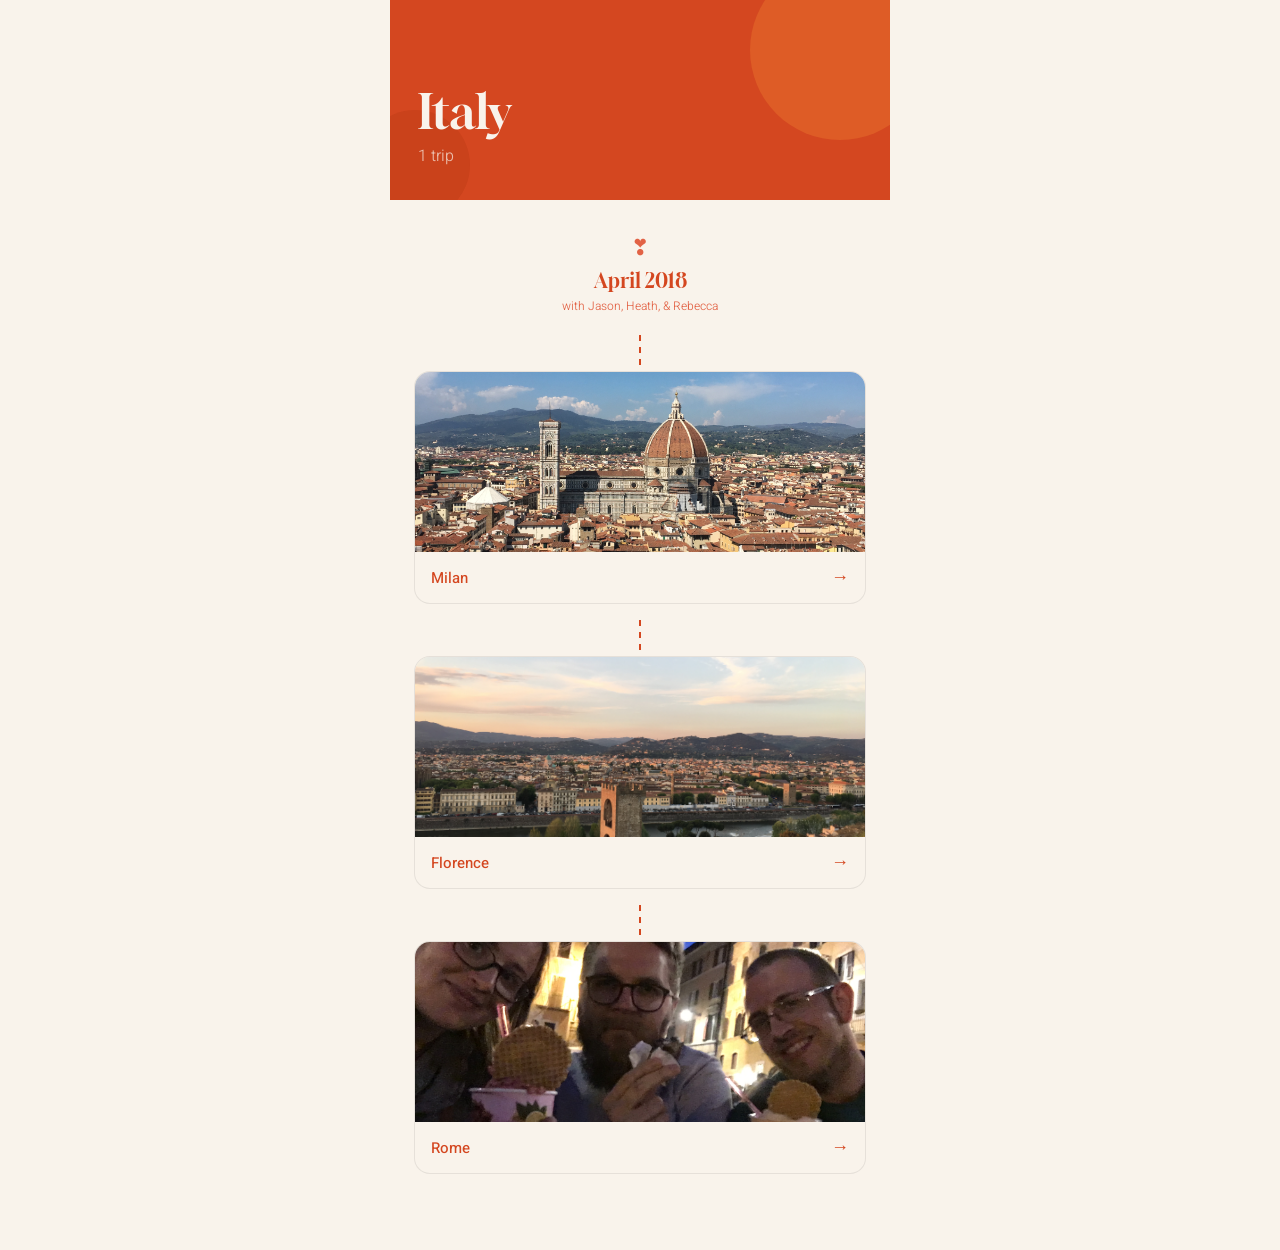
==== italy/index.html @ e9090ede "Update index.html" ====
<!DOCTYPE html>
<html lang="en">
<head>
  <meta charset="UTF-8">
  <meta name="viewport" content="width=device-width, initial-scale=1.0">
  <title>Italy</title>
  <style>
    :root {
      --accent: #D44720;
      --accent-light: #E9752E;
      --accent-dark: #B83A15;
    }
  </style>
  </style>
  <link rel="stylesheet" href="../style.css">
</head>
<body>

  <div id="cover-view">
    <div class="cover-hero">
      <div class="cover-blob1"></div>
      <div class="cover-blob2"></div>
      <div class="cover-title">Italy</div>
      <div class="cover-meta">1 trip</div>
    </div>

    <div class="timeline">
      <div class="date-separator">
        <div class="date-pin">❣</div>
        <div class="date-label">April 2018</div>
        <div class="date-who">with Jason, Heath, & Rebecca</div>
      </div>

      <div class="dashed-line"></div>
      <a class="city-card" onclick="openCity('milan'); return false;" href="#">
        <img src="photos/IMG_6109.JPG" alt="Milan">
        <div class="city-card-footer">
          <span class="city-name">Milan</span>
          <span class="city-arrow">→</span>
        </div>
      </a>
      <div class="dashed-line"></div>
      <a class="city-card" onclick="openCity('florence'); return false;" href="#">
        <img src="photos/IMG_6119.JPG" alt="Florence">
        <div class="city-card-footer">
          <span class="city-name">Florence</span>
          <span class="city-arrow">→</span>
        </div>
      </a>
      <div class="dashed-line"></div>
      <a class="city-card" onclick="openCity('rome'); return false;" href="#">
        <img src="photos/IMG_6174.JPG" alt="Rome">
        <div class="city-card-footer">
          <span class="city-name">Rome</span>
          <span class="city-arrow">→</span>
        </div>
      </a>
    </div>
  </div>

  <div id="feed-milan" class="feed-view">
    <div class="feed-hero">
      <div class="cover-blob1"></div>
      <div class="cover-blob2"></div>
      <button class="feed-back" onclick="closeCity()">← Trip overview</button>
      <div class="feed-city-title">Milan</div>
      <div class="feed-who">April 2018</div>
    </div>
    <div class="feed-content">
      <div class="feed-dashed"><div class="feed-dashed-line"></div></div>
      <div class="photo-block">
        <img src="photos/IMG_6109.JPG" alt="Milan">
        <div class="photo-caption">
          <div class="photo-location">Milan · Italy</div>
          <div class="photo-text">Add a caption or memory here.</div>
        </div>
      </div>
      <div class="feed-dashed"><div class="feed-dashed-line"></div></div>
      <div class="story-block">
        <div class="story-prompt">Remember when…</div>
        <div class="story-text">Add a fun story or memory here.</div>
        <div class="story-date">April 2018</div>
      </div>
      <div class="feed-dashed"><div class="feed-dashed-line"></div></div>
      <div class="end-cap">
        <div class="end-label"> ❣ </br> la fine</div>
      </div>
    </div>
  </div>

  <div id="feed-florence" class="feed-view">
    <div class="feed-hero">
      <div class="cover-blob1"></div>
      <div class="cover-blob2"></div>
      <button class="feed-back" onclick="closeCity()">← Trip overview</button>
      <div class="feed-city-title">Florence</div>
      <div class="feed-who">Jason, Heath, & Rebecca</div>
    </div>
    <div class="feed-content">
      <div class="feed-dashed"><div class="feed-dashed-line"></div></div>
      <div class="photo-block">
        <img src="photos/IMG_6119.JPG" alt="Florence">
        <div class="photo-caption">
          <div class="photo-location">Florence · Italy</div>
          <div class="photo-text">Add a caption or memory here.</div>
        </div>
      </div>
      <div class="feed-dashed"><div class="feed-dashed-line"></div></div>
      <div class="story-block">
        <div class="story-prompt">Remember when…</div>
        <div class="story-text">Add a fun story or memory here.</div>
        <div class="story-date">April 2018</div>
      </div>
      <div class="feed-dashed"><div class="feed-dashed-line"></div></div>
      <div class="feed-end">
        <div class="end-dot">❣</div>
        <div class="end-label">la fine</div>
      </div>
    </div>
  </div>

  <div id="feed-rome" class="feed-view">
    <div class="feed-hero">
      <div class="cover-blob1"></div>
      <div class="cover-blob2"></div>
      <button class="feed-back" onclick="closeCity()">← Trip overview</button>
      <div class="feed-city-title">Rome</div>
      <div class="feed-who">Jason, Heath, & Rebecca</div>
    </div>
    <div class="feed-content">
      <div class="feed-dashed"><div class="feed-dashed-line"></div></div>
      <div class="photo-block">
        <img src="photos/IMG_6174.JPG" alt="Rome">
        <div class="photo-caption">
          <div class="photo-location">Rome · Italy</div>
          <div class="photo-text">Add a caption or memory here.</div>
        </div>
      </div>
      <div class="feed-dashed"><div class="feed-dashed-line"></div></div>
      <div class="story-block">
        <div class="story-prompt">Remember when…</div>
        <div class="story-text">Add a fun story or memory here.</div>
        <div class="story-date">April 2018</div>
      </div>
      <div class="feed-dashed"><div class="feed-dashed-line"></div></div>
      <div class="feed-end">
        <div class="end-dot">❣</div>
        <div class="end-label">la fine</div>
      </div>
    </div>
  </div>

  <script>
    function openCity(city) {
      document.getElementById('cover-view').style.display = 'none';
      document.getElementById('feed-' + city).classList.add('active');
      window.scrollTo(0, 0);
    }
    function closeCity() {
      document.querySelectorAll('.feed-view').forEach(el => el.classList.remove('active'));
      document.getElementById('cover-view').style.display = 'block';
      window.scrollTo(0, 0);
    }
  </script>
</body>
</html>
---- style.css ----
@import url('https://fonts.googleapis.com/css2?family=Gloock&family=Heebo:wght@100..900&display=swap');

* { margin: 0; padding: 0; box-sizing: border-box; }

body {
  background: #F9F3EB;
  font-family: 'Heebo', sans-serif;
  color: #E26245;
  max-width: 500px;
  margin: 0 auto;
}

.cover-hero {
  background: var(--accent);
  padding: 52px 28px 32px;
  position: relative;
  overflow: hidden;
  min-height: 200px;
  display: flex;
  flex-direction: column;
  justify-content: flex-end;
}
.cover-blob1 {
  position: absolute; top: -40px; right: -40px;
  width: 180px; height: 180px; border-radius: 50%;
  background: var(--accent-light); opacity: 0.45;
}
.cover-blob2 {
  position: absolute; bottom: -20px; left: -30px;
  width: 110px; height: 110px; border-radius: 50%;
  background: var(--accent-dark); opacity: 0.4;
}
.cover-title {
  font-family: 'Gloock', Georgia, serif;
  font-size: 48px;
  color: #F9F3EB;
  position: relative; z-index: 1;
}
.cover-meta {
  font-size: 16px;
  color: rgba(249,243,235,0.7);
  font-weight: 300;
  margin-top: 4px;
  position: relative; z-index: 1;
}

.timeline {
  padding: 32px 24px 60px;
}
.date-separator {
  display: flex;
  flex-direction: column;
  align-items: center;
  margin-bottom: 20px;
}
.date-pin { font-size: 22px; margin-bottom: 4px; }
.date-label {
  font-family: 'Gloock', serif;
  font-size: 20px;
  font-weight: 400;
  color: var(--accent);
}
.date-who {
  font-size: 12px;
  color: #E26245;
  margin-top: 4px;
  font-weight: 300;
}

.dashed-line {
  height: 36px;
  width: 1.5px;
  margin: 0 auto;
  background: repeating-linear-gradient(
    to bottom,
    var(--accent) 0px, var(--accent) 6px,
    transparent 6px, transparent 12px
  );
}

.city-card {
  background: #F9F3EB;
  border-radius: 16px;
  overflow: hidden;
  border: 0.5px solid rgba(0,0,0,0.08);
  cursor: pointer;
  text-decoration: none;
  display: block;
  margin-bottom: 16px;
}
.city-card img {
  width: 100%;
  height: 180px;
  object-fit: cover;
  display: block;
}
.city-card-footer {
  display: flex;
  align-items: center;
  justify-content: space-between;
  padding: 12px 16px;
}
.city-name {
  font-size: 15px;
  font-weight: 500;
  color: var(--accent);
}
.city-arrow { font-size: 18px; color: var(--accent); }

.end-cap {
  display: flex;
  flex-direction: column;
  align-items: center;
  padding: 16px 0 48px;
  gap: 8px;
}

.end-label {
  font-family: 'Gloock', serif;
  font-size: 24px;
  color: var(--accent);
}


.feed-view { display: none; min-height: 100vh; }
.feed-view.active { display: block; }

.feed-hero {
  background: var(--accent);
  padding: 48px 24px 24px;
  position: relative;
  overflow: hidden;
}
.feed-back {
  font-size: 16px;
  color: rgba(255,255,255,0.8);
  margin-bottom: 16px;
  cursor: pointer;
  display: inline-flex;
  align-items: center;
  gap: 6px;
  position: relative; z-index: 1;
  background: none; border: none; padding: 0;
  font-family: 'Heebo', sans-serif;
}
.feed-city-title {
  font-family: 'Gloock', serif;
  font-size: 48px;
  font-weight: 400;
  color: #fff;
  position: relative; z-index: 1;
  line-height: 1;
}
.feed-who {
  font-size: 13px;
  color: rgba(255,255,255,0.7);
  margin-top: 6px;
  font-weight: 300;
  position: relative; z-index: 1;
}

.feed-content {
  padding: 24px 20px 60px;
  display: flex;
  flex-direction: column;
  gap: 8px;
}
.feed-dashed {
  height: 28px;
  display: flex;
  justify-content: center;
}
.feed-dashed-line {
  width: 1.5px;
  background: repeating-linear-gradient(
    to bottom,
    var(--accent) 0px, var(--accent) 6px,
    transparent 6px, transparent 12px
  );
}

.photo-block {
  background: #F9F3EB;
  border-radius: 16px;
  overflow: hidden;
  border: 0.5px solid rgba(0,0,0,0.08);
}
.photo-block img {
  width: 100%;
  height: 220px;
  object-fit: cover;
  display: block;
}
.photo-caption { padding: 10px 14px 14px; }
.photo-location {
  font-size: 13px;
  letter-spacing: 0.1em;
  text-transform: uppercase;
  color: var(--accent);
  margin-bottom: 3px;
}
.photo-text {
  font-size: 16px;
  color: #555;
  line-height: 1.55;
}

.story-block {
  background: var(--accent);
  border-radius: 16px;
  padding: 18px 18px 16px;
}
.story-prompt {
  font-size: 13px;
  letter-spacing: 0.08em;
  color: rgba(255,255,255,0.65);
  text-transform: uppercase;
  margin-bottom: 8px;
}
.story-text {
  font-family: 'Gloock', serif;
  font-size: 24px;
  color: #fff;
  line-height: 1.65;
}
.story-date {
  font-size: 10px;
  color: rgba(255,255,255,0.55);
  margin-top: 10px;
  letter-spacing: 0.06em;
}
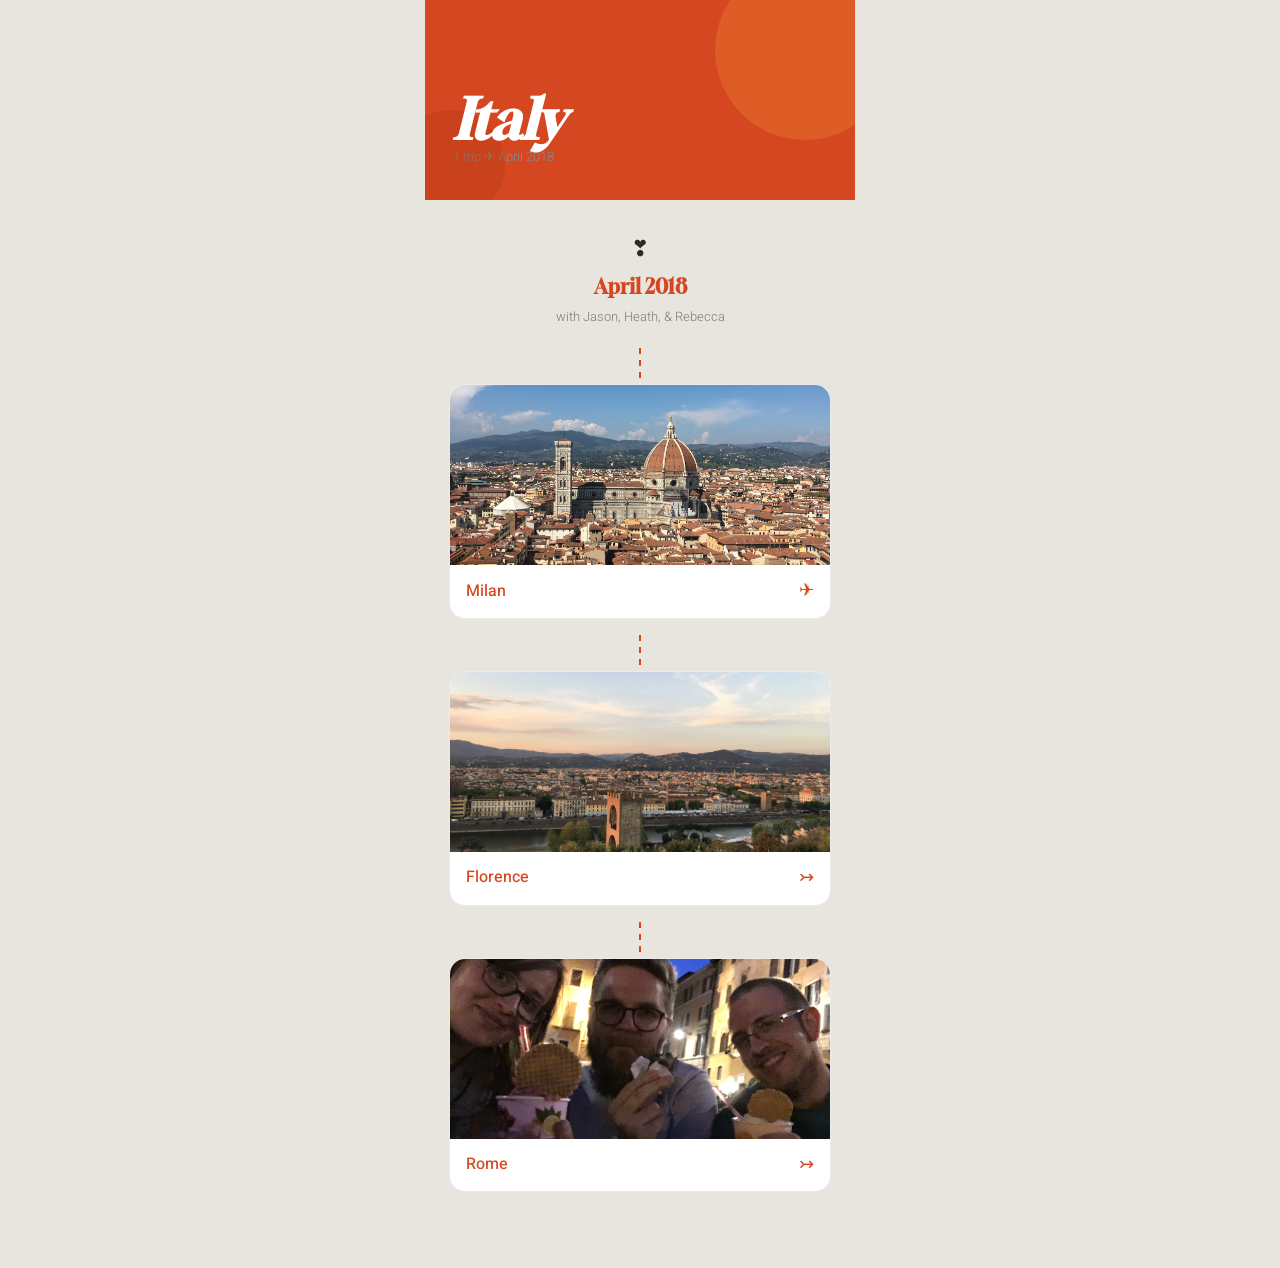
==== commit af722640: "More semantic index.html" ====
--- a/italy/index.html
+++ b/italy/index.html
@@ -11,156 +11,52 @@
       --accent-dark: #B83A15;
     }
   </style>
-  </style>
   <link rel="stylesheet" href="../style.css">
+  <script>
+    sessionStorage.setItem('accent', '#D44720');
+    sessionStorage.setItem('accent-light', '#E9752E');
+    sessionStorage.setItem('accent-dark', '#B83A15');
+  </script>
 </head>
 <body>
+  <div class="cover-hero">
+    <div class="cover-blob1"></div>
+    <div class="cover-blob2"></div>
+    <h1>Italy</h1>
+    <small>1 trip ✈ April 2018 </small>
+  </div>
 
-  <div id="cover-view">
-    <div class="cover-hero">
-      <div class="cover-blob1"></div>
-      <div class="cover-blob2"></div>
-      <div class="cover-title">Italy</div>
-      <div class="cover-meta">1 trip</div>
+  <div class="timeline">
+    <div class="date-separator">
+      <div class="date-pin">❣</div>
+      <h3>April 2018</h3>
+      <small>with Jason, Heath, & Rebecca</small>
     </div>
 
-    <div class="timeline">
-      <div class="date-separator">
-        <div class="date-pin">❣</div>
-        <div class="date-label">April 2018</div>
-        <div class="date-who">with Jason, Heath, & Rebecca</div>
+    <div class="dashed-line"></div>
+    <a class="city-card" href="milan/">
+      <img src="photos/IMG_6109.JPG" alt="Milan">
+      <div class="city-card-footer">
+        <span class="city-name">Milan</span>
+        <span class="city-arrow">✈</span>
       </div>
-
-      <div class="dashed-line"></div>
-      <a class="city-card" onclick="openCity('milan'); return false;" href="#">
-        <img src="photos/IMG_6109.JPG" alt="Milan">
-        <div class="city-card-footer">
-          <span class="city-name">Milan</span>
-          <span class="city-arrow">→</span>
-        </div>
-      </a>
-      <div class="dashed-line"></div>
-      <a class="city-card" onclick="openCity('florence'); return false;" href="#">
-        <img src="photos/IMG_6119.JPG" alt="Florence">
-        <div class="city-card-footer">
-          <span class="city-name">Florence</span>
-          <span class="city-arrow">→</span>
-        </div>
-      </a>
-      <div class="dashed-line"></div>
-      <a class="city-card" onclick="openCity('rome'); return false;" href="#">
-        <img src="photos/IMG_6174.JPG" alt="Rome">
-        <div class="city-card-footer">
-          <span class="city-name">Rome</span>
-          <span class="city-arrow">→</span>
-        </div>
-      </a>
-    </div>
+    </a>
+    <div class="dashed-line"></div>
+    <a class="city-card" href="florence/">
+      <img src="photos/IMG_6119.JPG" alt="Florence">
+      <div class="city-card-footer">
+        <span class="city-name">Florence</span>
+        <span class="city-arrow">↣</span>
+      </div>
+    </a>
+    <div class="dashed-line"></div>
+    <a class="city-card" href="rome/">
+      <img src="photos/IMG_6174.JPG" alt="Rome">
+      <div class="city-card-footer">
+        <span class="city-name">Rome</span>
+        <span class="city-arrow">↣</span>
+      </div>
+    </a>
   </div>
-
-  <div id="feed-milan" class="feed-view">
-    <div class="feed-hero">
-      <div class="cover-blob1"></div>
-      <div class="cover-blob2"></div>
-      <button class="feed-back" onclick="closeCity()">← Trip overview</button>
-      <div class="feed-city-title">Milan</div>
-      <div class="feed-who">April 2018</div>
-    </div>
-    <div class="feed-content">
-      <div class="feed-dashed"><div class="feed-dashed-line"></div></div>
-      <div class="photo-block">
-        <img src="photos/IMG_6109.JPG" alt="Milan">
-        <div class="photo-caption">
-          <div class="photo-location">Milan · Italy</div>
-          <div class="photo-text">Add a caption or memory here.</div>
-        </div>
-      </div>
-      <div class="feed-dashed"><div class="feed-dashed-line"></div></div>
-      <div class="story-block">
-        <div class="story-prompt">Remember when…</div>
-        <div class="story-text">Add a fun story or memory here.</div>
-        <div class="story-date">April 2018</div>
-      </div>
-      <div class="feed-dashed"><div class="feed-dashed-line"></div></div>
-      <div class="end-cap">
-        <div class="end-label"> ❣ </br> la fine</div>
-      </div>
-    </div>
-  </div>
-
-  <div id="feed-florence" class="feed-view">
-    <div class="feed-hero">
-      <div class="cover-blob1"></div>
-      <div class="cover-blob2"></div>
-      <button class="feed-back" onclick="closeCity()">← Trip overview</button>
-      <div class="feed-city-title">Florence</div>
-      <div class="feed-who">Jason, Heath, & Rebecca</div>
-    </div>
-    <div class="feed-content">
-      <div class="feed-dashed"><div class="feed-dashed-line"></div></div>
-      <div class="photo-block">
-        <img src="photos/IMG_6119.JPG" alt="Florence">
-        <div class="photo-caption">
-          <div class="photo-location">Florence · Italy</div>
-          <div class="photo-text">Add a caption or memory here.</div>
-        </div>
-      </div>
-      <div class="feed-dashed"><div class="feed-dashed-line"></div></div>
-      <div class="story-block">
-        <div class="story-prompt">Remember when…</div>
-        <div class="story-text">Add a fun story or memory here.</div>
-        <div class="story-date">April 2018</div>
-      </div>
-      <div class="feed-dashed"><div class="feed-dashed-line"></div></div>
-      <div class="feed-end">
-        <div class="end-dot">❣</div>
-        <div class="end-label">la fine</div>
-      </div>
-    </div>
-  </div>
-
-  <div id="feed-rome" class="feed-view">
-    <div class="feed-hero">
-      <div class="cover-blob1"></div>
-      <div class="cover-blob2"></div>
-      <button class="feed-back" onclick="closeCity()">← Trip overview</button>
-      <div class="feed-city-title">Rome</div>
-      <div class="feed-who">Jason, Heath, & Rebecca</div>
-    </div>
-    <div class="feed-content">
-      <div class="feed-dashed"><div class="feed-dashed-line"></div></div>
-      <div class="photo-block">
-        <img src="photos/IMG_6174.JPG" alt="Rome">
-        <div class="photo-caption">
-          <div class="photo-location">Rome · Italy</div>
-          <div class="photo-text">Add a caption or memory here.</div>
-        </div>
-      </div>
-      <div class="feed-dashed"><div class="feed-dashed-line"></div></div>
-      <div class="story-block">
-        <div class="story-prompt">Remember when…</div>
-        <div class="story-text">Add a fun story or memory here.</div>
-        <div class="story-date">April 2018</div>
-      </div>
-      <div class="feed-dashed"><div class="feed-dashed-line"></div></div>
-      <div class="feed-end">
-        <div class="end-dot">❣</div>
-        <div class="end-label">la fine</div>
-      </div>
-    </div>
-  </div>
-
-  <script>
-    function openCity(city) {
-      document.getElementById('cover-view').style.display = 'none';
-      document.getElementById('feed-' + city).classList.add('active');
-      window.scrollTo(0, 0);
-    }
-    function closeCity() {
-      document.querySelectorAll('.feed-view').forEach(el => el.classList.remove('active'));
-      document.getElementById('cover-view').style.display = 'block';
-      window.scrollTo(0, 0);
-    }
-  </script>
 </body>
 </html>
--- a/style.css
+++ b/style.css
@@ -2,73 +2,110 @@
 
 * { margin: 0; padding: 0; box-sizing: border-box; }
 
+:root {
+  --font-serif: 'Gloock', Georgia, serif;
+  --font-sans: 'Heebo', sans-serif;
+  --base: 1rem;
+}
+
 body {
-  background: #F9F3EB;
-  font-family: 'Heebo', sans-serif;
-  color: #E26245;
-  max-width: 500px;
+  background: #e8e4de;
+  font-family: var(--font-sans);
+  font-size: var(--base);
+  color: #2c2a27;
+  max-width: 430px;
   margin: 0 auto;
+  line-height: 1.6;
+}
+
+h1 {
+  font-family: var(--font-serif);
+  font-size: 3.5rem;
+  font-style: italic;
+  color: #fff;
+  line-height: 1;
+}
+
+h2 {
+  font-family: var(--font-serif);
+  font-size: 2.625rem;
+  font-style: italic;
+  color: #fff;
+  line-height: 1;
+}
+
+h3 {
+  font-family: var(--font-serif);
+  font-size: 1.25rem;
+  color: var(--accent);
+}
+
+p {
+  font-size: 1rem;
+  color: #555;
+  line-height: 1.55;
+}
+
+small {
+  font-size: 0.8125rem;
+  color: #888;
+  font-weight: 300;
 }
 
 .cover-hero {
   background: var(--accent);
-  padding: 52px 28px 32px;
+  padding: 3.25rem 1.75rem 2rem;
   position: relative;
   overflow: hidden;
-  min-height: 200px;
+  min-height: 12.5rem;
   display: flex;
   flex-direction: column;
   justify-content: flex-end;
 }
 .cover-blob1 {
-  position: absolute; top: -40px; right: -40px;
-  width: 180px; height: 180px; border-radius: 50%;
+  position: absolute; top: -2.5rem; right: -2.5rem;
+  width: 11.25rem; height: 11.25rem; border-radius: 50%;
   background: var(--accent-light); opacity: 0.45;
 }
 .cover-blob2 {
-  position: absolute; bottom: -20px; left: -30px;
-  width: 110px; height: 110px; border-radius: 50%;
+  position: absolute; bottom: -1.25rem; left: -1.875rem;
+  width: 6.875rem; height: 6.875rem; border-radius: 50%;
   background: var(--accent-dark); opacity: 0.4;
 }
-.cover-title {
-  font-family: 'Gloock', Georgia, serif;
-  font-size: 48px;
-  color: #F9F3EB;
-  position: relative; z-index: 1;
-}
 .cover-meta {
-  font-size: 16px;
-  color: rgba(249,243,235,0.7);
+  font-size: 0.8125rem;
+  color: rgba(255,255,255,0.7);
   font-weight: 300;
-  margin-top: 4px;
+  margin-top: 0.375rem;
+  position: relative; z-index: 1;
+}
+.cover-hero h1,
+.cover-hero h2 {
   position: relative; z-index: 1;
 }
 
 .timeline {
-  padding: 32px 24px 60px;
+  padding: 2rem 1.5rem 3.75rem;
 }
 .date-separator {
   display: flex;
   flex-direction: column;
   align-items: center;
-  margin-bottom: 20px;
-}
-.date-pin { font-size: 22px; margin-bottom: 4px; }
-.date-label {
-  font-family: 'Gloock', serif;
-  font-size: 20px;
-  font-weight: 400;
+  margin-bottom: 1.25rem;
+}
+.date-pin { font-size: 1.375rem; margin-bottom: 0.25rem; }
+
+.date-separator h3 {
+  font-family: var(--font-serif);
+  font-size: 1.25rem;
   color: var(--accent);
 }
-.date-who {
-  font-size: 12px;
-  color: #E26245;
-  margin-top: 4px;
-  font-weight: 300;
+.date-separator small {
+  margin-top: 0.25rem;
 }
 
 .dashed-line {
-  height: 36px;
+  height: 2.25rem;
   width: 1.5px;
   margin: 0 auto;
   background: repeating-linear-gradient(
@@ -79,18 +116,18 @@
 }
 
 .city-card {
-  background: #F9F3EB;
+  background: #fff;
   border-radius: 16px;
   overflow: hidden;
   border: 0.5px solid rgba(0,0,0,0.08);
   cursor: pointer;
   text-decoration: none;
   display: block;
-  margin-bottom: 16px;
+  margin-bottom: 1rem;
 }
 .city-card img {
   width: 100%;
-  height: 180px;
+  height: 11.25rem;
   object-fit: cover;
   display: block;
 }
@@ -98,75 +135,53 @@
   display: flex;
   align-items: center;
   justify-content: space-between;
-  padding: 12px 16px;
+  padding: 0.75rem 1rem;
 }
 .city-name {
-  font-size: 15px;
+  font-size: 1rem;
   font-weight: 500;
   color: var(--accent);
 }
-.city-arrow { font-size: 18px; color: var(--accent); }
-
-.end-cap {
-  display: flex;
-  flex-direction: column;
-  align-items: center;
-  padding: 16px 0 48px;
-  gap: 8px;
-}
-
-.end-label {
-  font-family: 'Gloock', serif;
-  font-size: 24px;
-  color: var(--accent);
-}
-
-
-.feed-view { display: none; min-height: 100vh; }
-.feed-view.active { display: block; }
+.city-arrow { font-size: 1.125rem; color: var(--accent); }
 
 .feed-hero {
   background: var(--accent);
-  padding: 48px 24px 24px;
+  padding: 3rem 1.5rem 1.5rem;
   position: relative;
   overflow: hidden;
 }
 .feed-back {
-  font-size: 16px;
+  font-size: 0.8125rem;
   color: rgba(255,255,255,0.8);
-  margin-bottom: 16px;
+  margin-bottom: 1rem;
   cursor: pointer;
   display: inline-flex;
   align-items: center;
-  gap: 6px;
+  gap: 0.375rem;
   position: relative; z-index: 1;
   background: none; border: none; padding: 0;
-  font-family: 'Heebo', sans-serif;
-}
-.feed-city-title {
-  font-family: 'Gloock', serif;
-  font-size: 48px;
-  font-weight: 400;
-  color: #fff;
-  position: relative; z-index: 1;
-  line-height: 1;
+  font-family: var(--font-sans);
+  text-decoration: none;
 }
 .feed-who {
-  font-size: 13px;
+  font-size: 0.8125rem;
   color: rgba(255,255,255,0.7);
-  margin-top: 6px;
+  margin-top: 0.375rem;
   font-weight: 300;
   position: relative; z-index: 1;
 }
+.feed-hero h2 {
+  position: relative; z-index: 1;
+}
 
 .feed-content {
-  padding: 24px 20px 60px;
+  padding: 1.5rem 1.25rem 3.75rem;
   display: flex;
   flex-direction: column;
-  gap: 8px;
+  gap: 0.5rem;
 }
 .feed-dashed {
-  height: 28px;
+  height: 1.75rem;
   display: flex;
   justify-content: center;
 }
@@ -180,52 +195,11 @@
 }
 
 .photo-block {
-  background: #F9F3EB;
+  background: #fff;
   border-radius: 16px;
   overflow: hidden;
   border: 0.5px solid rgba(0,0,0,0.08);
 }
 .photo-block img {
   width: 100%;
-  height: 220px;
-  object-fit: cover;
-  display: block;
-}
-.photo-caption { padding: 10px 14px 14px; }
-.photo-location {
-  font-size: 13px;
-  letter-spacing: 0.1em;
-  text-transform: uppercase;
-  color: var(--accent);
-  margin-bottom: 3px;
-}
-.photo-text {
-  font-size: 16px;
-  color: #555;
-  line-height: 1.55;
-}
-
-.story-block {
-  background: var(--accent);
-  border-radius: 16px;
-  padding: 18px 18px 16px;
-}
-.story-prompt {
-  font-size: 13px;
-  letter-spacing: 0.08em;
-  color: rgba(255,255,255,0.65);
-  text-transform: uppercase;
-  margin-bottom: 8px;
-}
-.story-text {
-  font-family: 'Gloock', serif;
-  font-size: 24px;
-  color: #fff;
-  line-height: 1.65;
-}
-.story-date {
-  font-size: 10px;
-  color: rgba(255,255,255,0.55);
-  margin-top: 10px;
-  letter-spacing: 0.06em;
-}
+  height
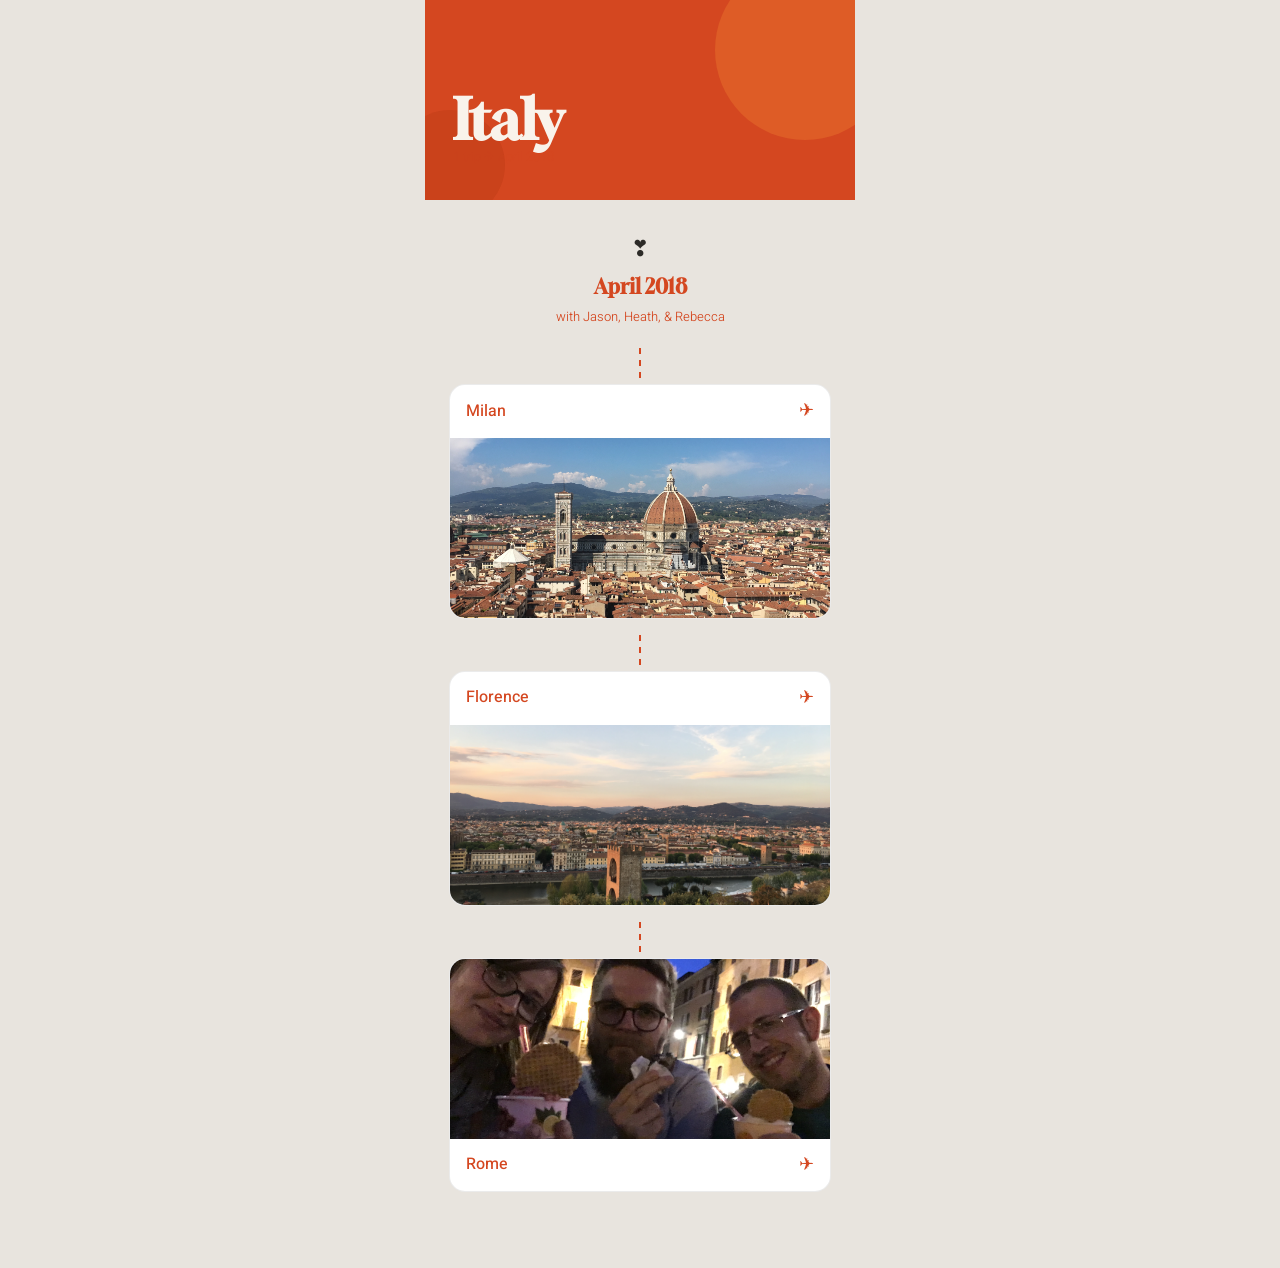
==== commit e424f527: "Update index.html" ====
--- a/italy/index.html
+++ b/italy/index.html
@@ -23,7 +23,7 @@
     <div class="cover-blob1"></div>
     <div class="cover-blob2"></div>
     <h1>Italy</h1>
-    <small>1 trip ✈ April 2018 </small>
+    <small class="onBG">1 trip ✈ April 2018 </small>
   </div>
 
   <div class="timeline">
@@ -35,26 +35,26 @@
 
     <div class="dashed-line"></div>
     <a class="city-card" href="milan/">
-      <img src="photos/IMG_6109.JPG" alt="Milan">
       <div class="city-card-footer">
         <span class="city-name">Milan</span>
         <span class="city-arrow">✈</span>
       </div>
+      <img src="photos/IMG_6109.JPG" alt="Milan">
     </a>
     <div class="dashed-line"></div>
     <a class="city-card" href="florence/">
-      <img src="photos/IMG_6119.JPG" alt="Florence">
       <div class="city-card-footer">
         <span class="city-name">Florence</span>
-        <span class="city-arrow">↣</span>
+        <span class="city-arrow">✈</span>
       </div>
+      <img src="photos/IMG_6119.JPG" alt="Florence">
     </a>
     <div class="dashed-line"></div>
     <a class="city-card" href="rome/">
       <img src="photos/IMG_6174.JPG" alt="Rome">
       <div class="city-card-footer">
         <span class="city-name">Rome</span>
-        <span class="city-arrow">↣</span>
+        <span class="city-arrow">✈</span>
       </div>
     </a>
   </div>
--- a/style.css
+++ b/style.css
@@ -6,6 +6,7 @@
   --font-serif: 'Gloock', Georgia, serif;
   --font-sans: 'Heebo', sans-serif;
   --base: 1rem;
+  --color-light: #F9F3EB;
 }
 
 body {
@@ -21,16 +22,14 @@
 h1 {
   font-family: var(--font-serif);
   font-size: 3.5rem;
-  font-style: italic;
-  color: #fff;
+  color: var(--color-light);
   line-height: 1;
 }
 
 h2 {
   font-family: var(--font-serif);
   font-size: 2.625rem;
-  font-style: italic;
-  color: #fff;
+  color: var(--color-light);
   line-height: 1;
 }
 
@@ -42,13 +41,13 @@
 
 p {
   font-size: 1rem;
-  color: #555;
+  color: var(--accent);
   line-height: 1.55;
 }
 
 small {
   font-size: 0.8125rem;
-  color: #888;
+  color: var(--accent);
   font-weight: 300;
 }
 
@@ -163,7 +162,7 @@
   font-family: var(--font-sans);
   text-decoration: none;
 }
-.feed-who {
+.feed-small {
   font-size: 0.8125rem;
   color: rgba(255,255,255,0.7);
   margin-top: 0.375rem;
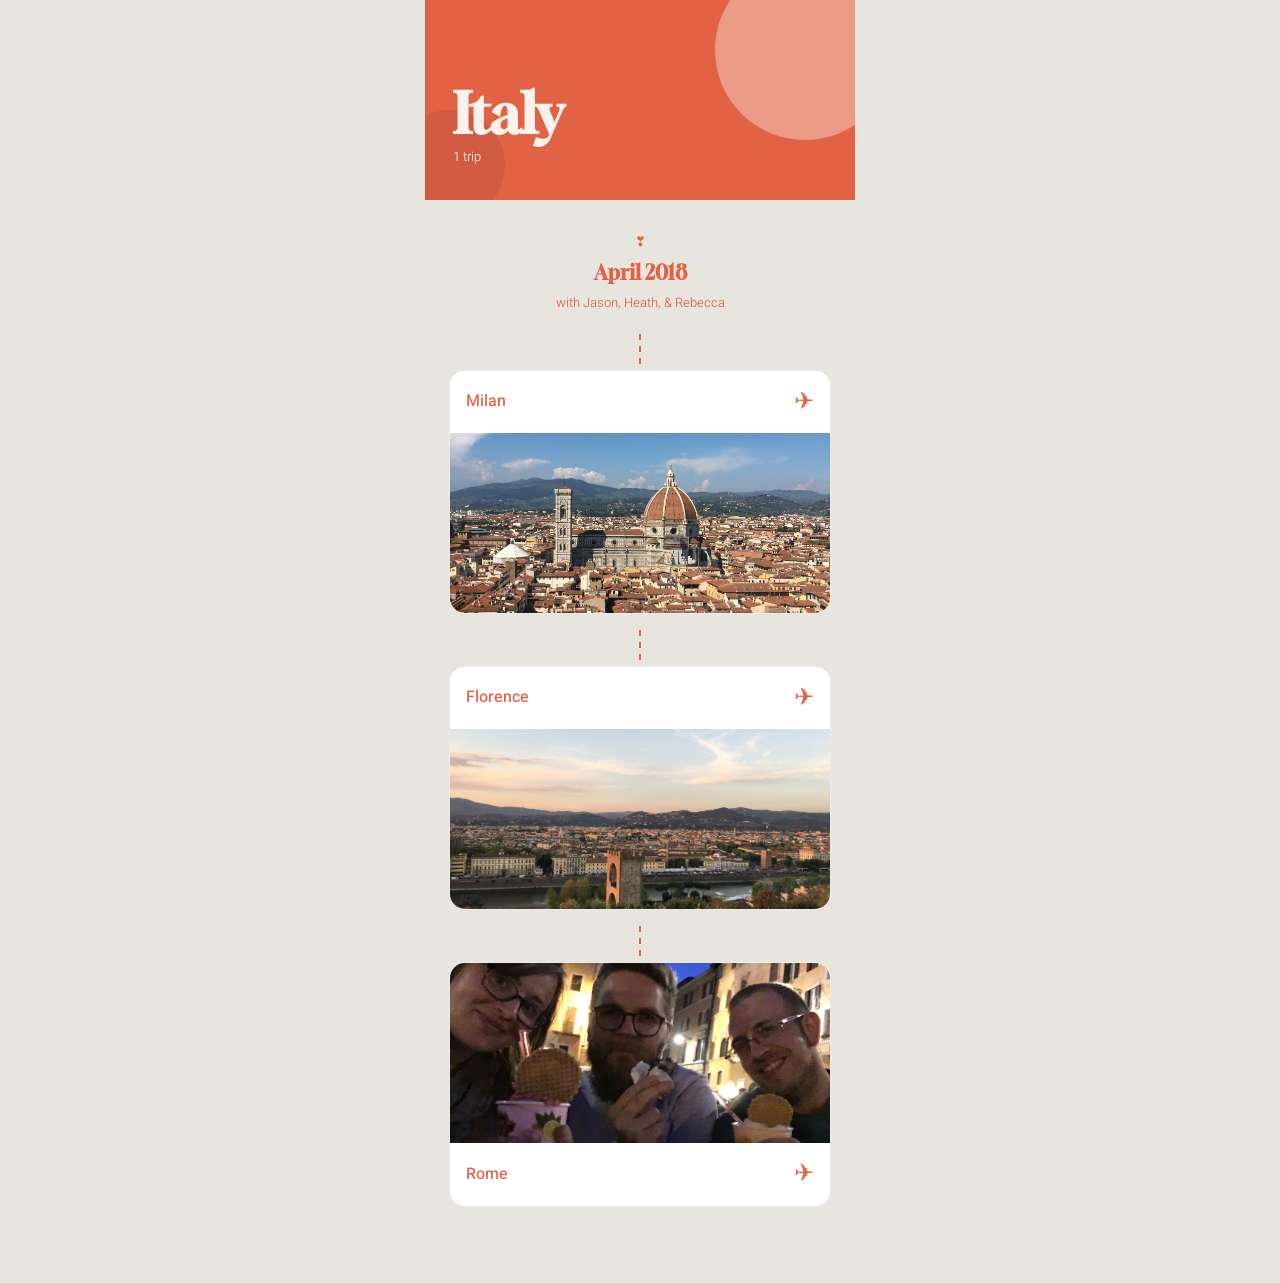
==== commit 76391f70: "Update index.html" ====
--- a/italy/index.html
+++ b/italy/index.html
@@ -6,16 +6,16 @@
   <title>Italy</title>
   <style>
     :root {
-      --accent: #D44720;
-      --accent-light: #E9752E;
-      --accent-dark: #B83A15;
+      --accent: #E26245;
+      --accent-light: #F6DDD2;
+      --accent-dark: #B94F37;
     }
   </style>
   <link rel="stylesheet" href="../style.css">
   <script>
-    sessionStorage.setItem('accent', '#D44720');
-    sessionStorage.setItem('accent-light', '#E9752E');
-    sessionStorage.setItem('accent-dark', '#B83A15');
+    sessionStorage.setItem('accent', '#E26245');
+    sessionStorage.setItem('accent-light', '#F6DDD2');
+    sessionStorage.setItem('accent-dark', '#B94F37');
   </script>
 </head>
 <body>
@@ -23,7 +23,7 @@
     <div class="cover-blob1"></div>
     <div class="cover-blob2"></div>
     <h1>Italy</h1>
-    <small class="onBG">1 trip ✈ April 2018 </small>
+    <small class="onBG">1 trip</small>
   </div>
 
   <div class="timeline">
--- a/style.css
+++ b/style.css
@@ -71,9 +71,9 @@
   width: 6.875rem; height: 6.875rem; border-radius: 50%;
   background: var(--accent-dark); opacity: 0.4;
 }
-.cover-meta {
-  font-size: 0.8125rem;
-  color: rgba(255,255,255,0.7);
+.onBG {
+  font-size: 0.8125rem;
+  color: var(--color-light);  
   font-weight: 300;
   margin-top: 0.375rem;
   position: relative; z-index: 1;
@@ -92,7 +92,12 @@
   align-items: center;
   margin-bottom: 1.25rem;
 }
-.date-pin { font-size: 1.375rem; margin-bottom: 0.25rem; }
+.date-pin {   
+  font-size: 0.8125rem; 
+  margin-bottom: 0.25rem;
+  color: var(--accent);
+
+}
 
 .date-separator h3 {
   font-family: var(--font-serif);
@@ -141,7 +146,7 @@
   font-weight: 500;
   color: var(--accent);
 }
-.city-arrow { font-size: 1.125rem; color: var(--accent); }
+.city-arrow { font-size: 1.5rem; color: var(--accent); }
 
 .feed-hero {
   background: var(--accent);
@@ -193,6 +198,7 @@
   );
 }
 
+
 .photo-block {
   background: #fff;
   border-radius: 16px;
@@ -201,4 +207,55 @@
 }
 .photo-block img {
   width: 100%;
-  height
+  height: 13.75rem;
+  object-fit: cover;
+  display: block;
+}
+.photo-caption { padding: 0.625rem 0.875rem 0.875rem; }
+.photo-location {
+  font-size: 0.8125rem;
+  letter-spacing: 0.08em;
+  text-transform: uppercase;
+  color: var(--accent);
+  margin-bottom: 0.25rem;
+}
+
+.story-block {
+  background: var(--accent);
+  border-radius: 16px;
+  padding: 1.125rem;
+}
+.story-prompt {
+  font-size: 0.8125rem;
+  letter-spacing: 0.08em;
+  color: var(--accent-light);
+  text-transform: uppercase;
+  margin-bottom: 0.5rem;
+}
+.story-block p {
+  font-family: var(--font-serif);
+  font-size: 1rem;
+  color: var(--color-light);
+  line-height: 1.65;
+}
+.story-date {
+  font-size: 0.8125rem;
+  color: rgba(255,255,255,0.55);
+  margin-top: 0.625rem;
+  letter-spacing: 0.06em;
+}
+
+.end-cap {
+  display: flex;
+  flex-direction: column;
+  align-items: center;
+  padding: 1.5rem 0 3rem;
+  gap: 0.375rem;
+}
+
+.end-cap p {
+  font-family: var(--font-serif);
+  font-size: 1.125rem;
+  color: var(--accent);
+  text-align: center;
+}
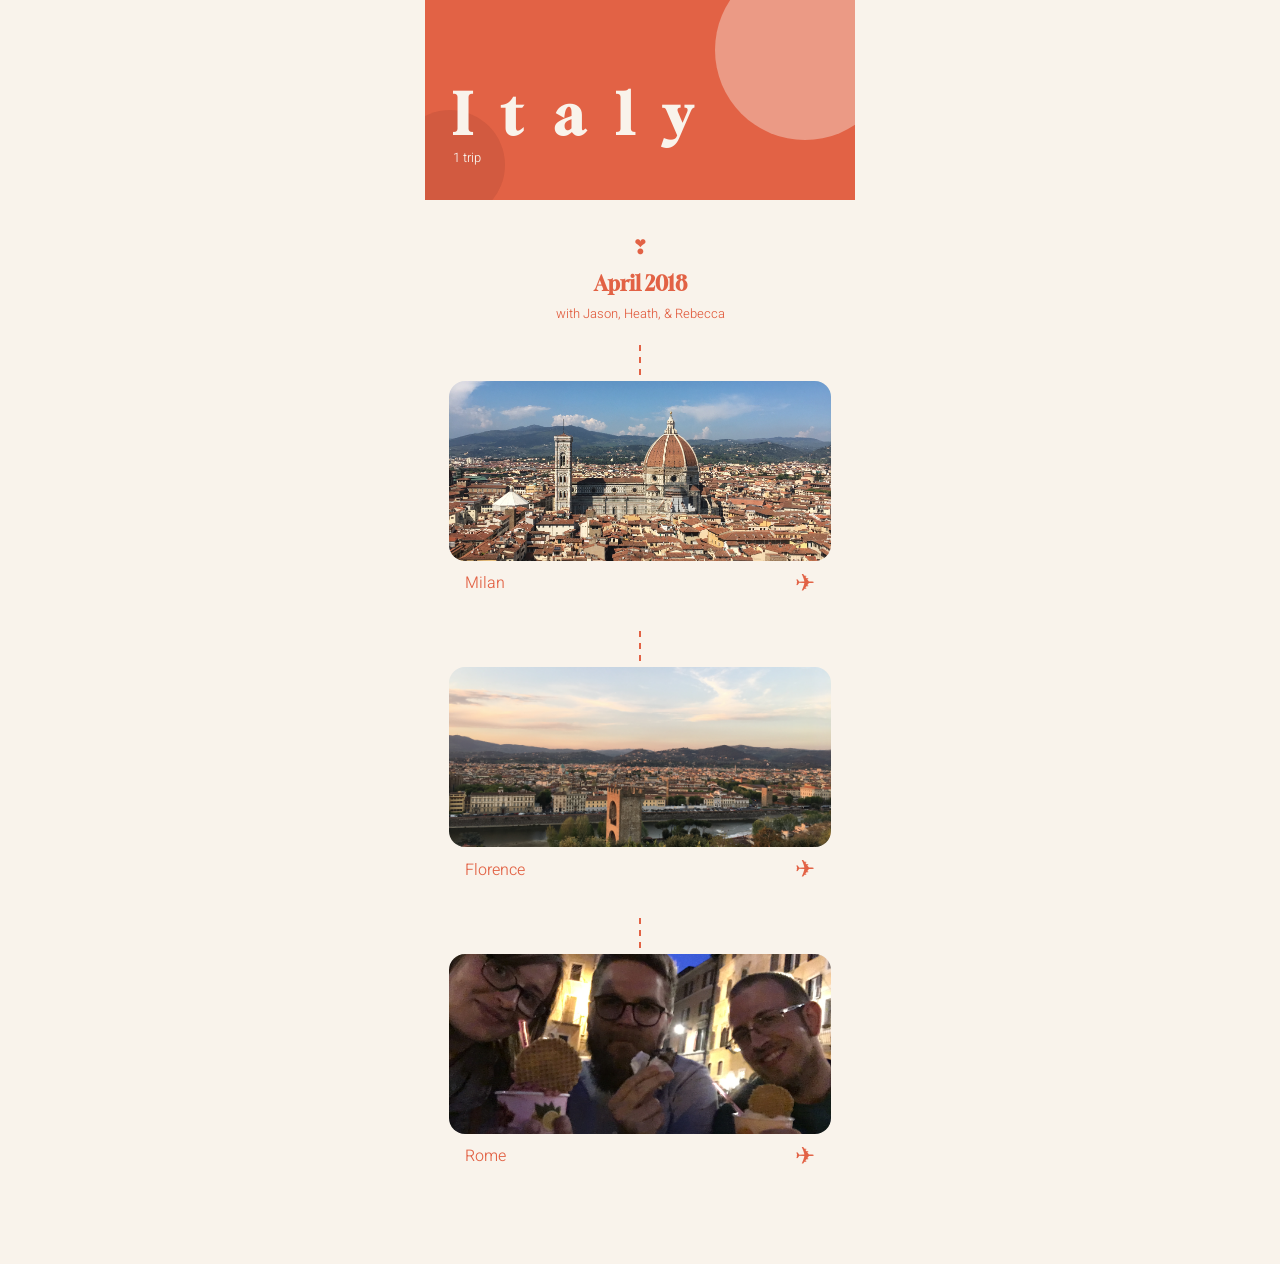
==== commit da2cdd6d: "Update index.html" ====
--- a/italy/index.html
+++ b/italy/index.html
@@ -23,7 +23,7 @@
     <div class="cover-blob1"></div>
     <div class="cover-blob2"></div>
     <h1>Italy</h1>
-    <small class="onBG">1 trip</small>
+    <p class="onBG">1 trip</p>
   </div>
 
   <div class="timeline">
@@ -35,19 +35,19 @@
 
     <div class="dashed-line"></div>
     <a class="city-card" href="milan/">
+      <img src="photos/IMG_6109.JPG" alt="Milan">
       <div class="city-card-footer">
         <span class="city-name">Milan</span>
         <span class="city-arrow">✈</span>
       </div>
-      <img src="photos/IMG_6109.JPG" alt="Milan">
     </a>
     <div class="dashed-line"></div>
     <a class="city-card" href="florence/">
+      <img src="photos/IMG_6119.JPG" alt="Florence">
       <div class="city-card-footer">
         <span class="city-name">Florence</span>
         <span class="city-arrow">✈</span>
       </div>
-      <img src="photos/IMG_6119.JPG" alt="Florence">
     </a>
     <div class="dashed-line"></div>
     <a class="city-card" href="rome/">
--- a/style.css
+++ b/style.css
@@ -10,10 +10,10 @@
 }
 
 body {
-  background: #e8e4de;
+  background: #F9F3EB;
   font-family: var(--font-sans);
   font-size: var(--base);
-  color: #2c2a27;
+  color: var(--accent);
   max-width: 430px;
   margin: 0 auto;
   line-height: 1.6;
@@ -24,6 +24,8 @@
   font-size: 3.5rem;
   color: var(--color-light);
   line-height: 1;
+  letter-spacing: 2rem;
+  
 }
 
 h2 {
@@ -31,12 +33,14 @@
   font-size: 2.625rem;
   color: var(--color-light);
   line-height: 1;
+  letter-spacing: 1.5rem;
 }
 
 h3 {
   font-family: var(--font-serif);
   font-size: 1.25rem;
   color: var(--accent);
+  letter-spacing: normal;
 }
 
 p {
@@ -93,15 +97,13 @@
   margin-bottom: 1.25rem;
 }
 .date-pin {   
-  font-size: 0.8125rem; 
+  font-size: 1.25rem; 
   margin-bottom: 0.25rem;
   color: var(--accent);
 
 }
 
-.date-separator h3 {
-  font-family: var(--font-serif);
-  font-size: 1.25rem;
+.date-separator h2 {
   color: var(--accent);
 }
 .date-separator small {
@@ -120,10 +122,6 @@
 }
 
 .city-card {
-  background: #fff;
-  border-radius: 16px;
-  overflow: hidden;
-  border: 0.5px solid rgba(0,0,0,0.08);
   cursor: pointer;
   text-decoration: none;
   display: block;
@@ -131,6 +129,9 @@
 }
 .city-card img {
   width: 100%;
+  background: var(--accent-light);
+  border-radius: 16px;
+  overflow: hidden;
   height: 11.25rem;
   object-fit: cover;
   display: block;
@@ -139,11 +140,11 @@
   display: flex;
   align-items: center;
   justify-content: space-between;
-  padding: 0.75rem 1rem;
+  padding: 0.25rem 1rem 0.75rem;
 }
 .city-name {
   font-size: 1rem;
-  font-weight: 500;
+  font-weight: 300;
   color: var(--accent);
 }
 .city-arrow { font-size: 1.5rem; color: var(--accent); }
@@ -200,7 +201,7 @@
 
 
 .photo-block {
-  background: #fff;
+  background: var(--accent-light);
   border-radius: 16px;
   overflow: hidden;
   border: 0.5px solid rgba(0,0,0,0.08);
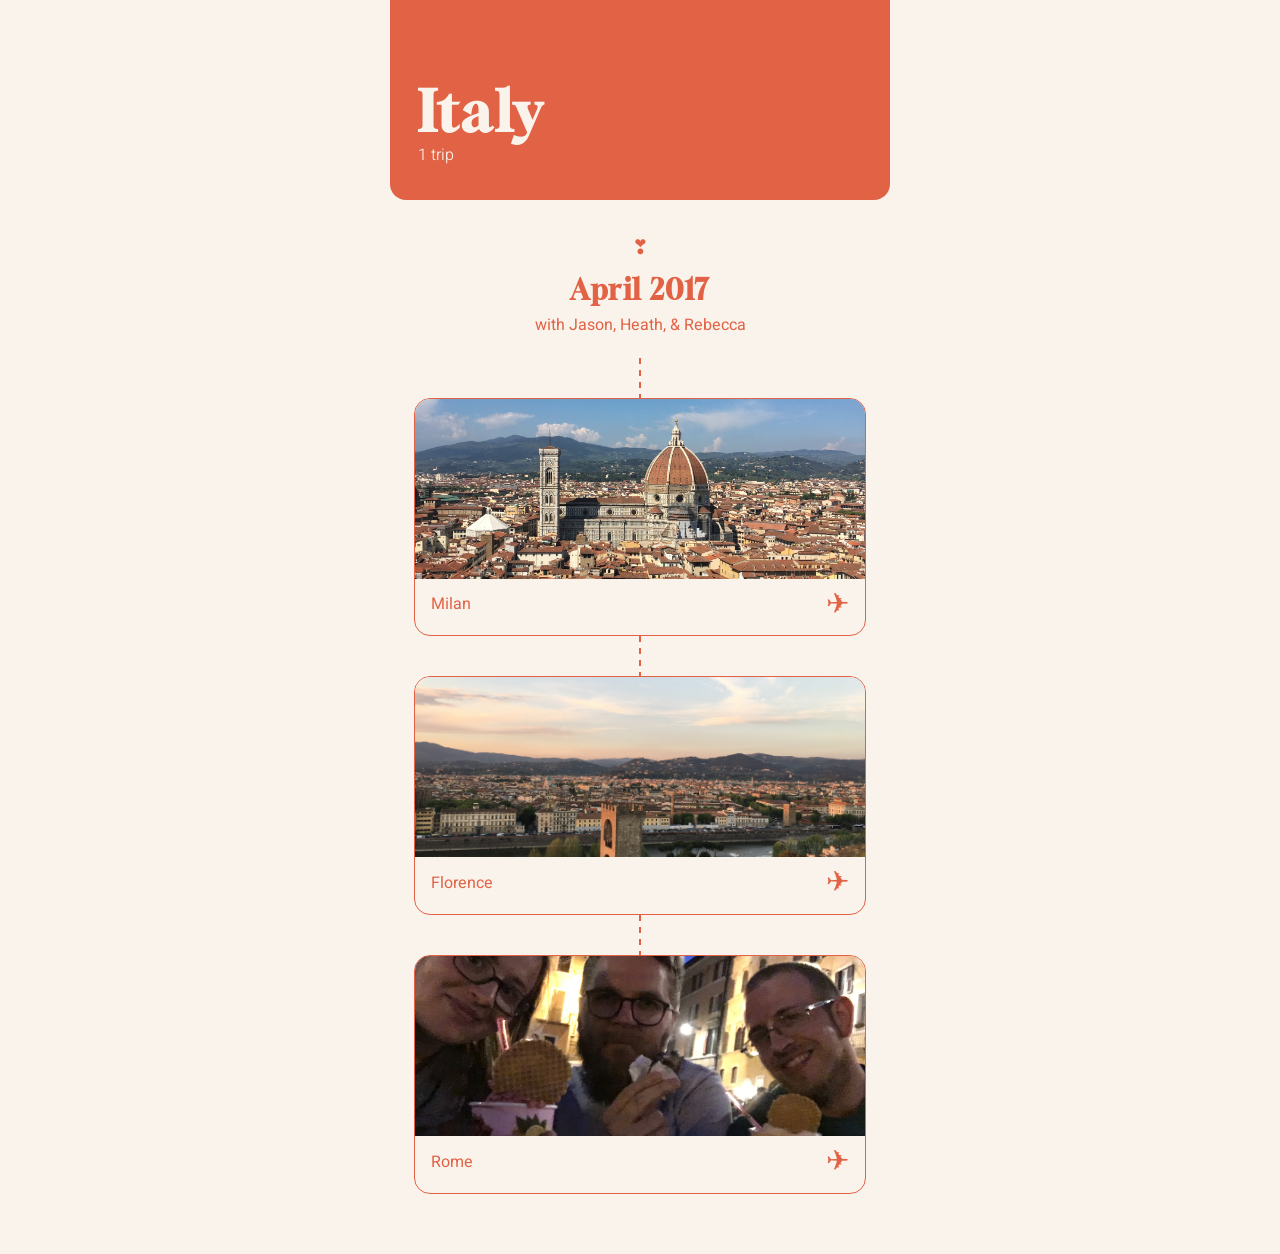
==== commit f5229808: "Style changes to detail view" ====
--- a/italy/index.html
+++ b/italy/index.html
@@ -11,7 +11,7 @@
       --accent-dark: #B94F37;
     }
   </style>
-  <link rel="stylesheet" href="../style.css">
+  <link rel="stylesheet" href="../css/style.css">
   <script>
     sessionStorage.setItem('accent', '#E26245');
     sessionStorage.setItem('accent-light', '#F6DDD2');
@@ -20,33 +20,31 @@
 </head>
 <body>
   <div class="cover-hero">
-    <div class="cover-blob1"></div>
-    <div class="cover-blob2"></div>
     <h1>Italy</h1>
     <p class="onBG">1 trip</p>
   </div>
 
   <div class="timeline">
     <div class="date-separator">
-      <div class="date-pin">❣</div>
-      <h3>April 2018</h3>
-      <small>with Jason, Heath, & Rebecca</small>
+      <div class="date-pin">❣&#xFE0E;</div>
+      <h3>April 2017</h3>
+      <p>with Jason, Heath, & Rebecca</p>
     </div>
 
     <div class="dashed-line"></div>
-    <a class="city-card" href="milan/">
+    <a class="city-card" href="milan/index.html">
       <img src="photos/IMG_6109.JPG" alt="Milan">
       <div class="city-card-footer">
         <span class="city-name">Milan</span>
-        <span class="city-arrow">✈</span>
+        <span class="city-arrow">✈&#xFE0E;</span>
       </div>
     </a>
     <div class="dashed-line"></div>
-    <a class="city-card" href="florence/">
+    <a class="city-card" href="florence/index.html">
       <img src="photos/IMG_6119.JPG" alt="Florence">
       <div class="city-card-footer">
         <span class="city-name">Florence</span>
-        <span class="city-arrow">✈</span>
+        <span class="city-arrow">✈&#xFE0E;</span>
       </div>
     </a>
     <div class="dashed-line"></div>
@@ -54,7 +52,7 @@
       <img src="photos/IMG_6174.JPG" alt="Rome">
       <div class="city-card-footer">
         <span class="city-name">Rome</span>
-        <span class="city-arrow">✈</span>
+        <span class="city-arrow">✈&#xFE0E;</span>
       </div>
     </a>
   </div>
--- a/css/style.css
+++ b/css/style.css
@@ -0,0 +1,351 @@
+@import url('https://fonts.googleapis.com/css2?family=Gloock&family=Heebo:wght@100..900&display=swap');
+
+* { margin: 0; padding: 0; box-sizing: border-box; }
+
+:root {
+  --font-serif: 'Gloock', Georgia, serif;
+  --font-sans: 'Heebo', sans-serif;
+  --base: 1rem;
+  --color-light: #F9F3EB;
+  
+  --one:#bdd7ff;
+  --two:#4c94ff;
+  --three:#103064;  
+}
+
+body {
+  background: #F9F3EB;
+  font-family: var(--font-sans);
+  font-size: var(--base);
+  color: var(--accent);
+  max-width: 500px;
+  margin: 0 auto;
+  line-height: 1.6;
+}
+
+h1 {
+  font-family: var(--font-serif);
+  font-size: 3.5rem;
+  color: var(--color-accent);
+  line-height: 1;
+  letter-spacing: .2rem;
+  
+}
+
+h2 {
+  font-family: var(--font-serif);
+  font-size: 2.5rem;
+  color: var(--color-accent);
+  line-height: 1;
+  letter-spacing: .4rem;
+}
+
+h3 {
+  font-family: var(--font-serif);
+  font-size: 1.75rem;
+  color: var(--accent);
+  letter-spacing: .1rem;
+}
+
+p {
+  font-size: 1rem;
+  color: var(--accent);
+  line-height: 1.55;
+}
+
+small {
+  font-size: 0.8125rem;
+  color: var(--accent);
+  font-weight: 300;
+}
+
+ul {
+  font-size: 1rem;
+  line-height: 1.55;
+  list-style: none;
+  margin-top: 2rem;
+}
+
+li {
+ 
+}
+
+
+ul li a {
+  display: block;
+  width: 100%;
+  text-decoration: none;
+  color: var(--accent);
+  margin-bottom: 1.15rem;
+  padding: 1.25rem;
+  background: var(--accent-light);
+  list-style-position: inside;
+  border-radius: 16px;
+
+}
+
+
+li a::before {
+  content: "✈";
+  font-size: 1.75rem;
+  padding-right: .5rem;
+}
+
+
+ul li a:hover {
+  background-color: var(--color-light);
+  outline: 1.5px solid var(--accent);
+  outline-offset: -1.5px;  
+}
+
+
+a {
+  text-decoration: none;
+}
+
+
+.countries-home {
+  margin-top: 3rem;
+}
+
+
+.cover-hero {
+  background: var(--accent);
+  padding: 3.25rem 1.75rem 2rem;
+  position: relative;
+  overflow: hidden;
+  min-height: 12.5rem;
+  display: flex;
+  flex-direction: column;
+  justify-content: flex-end;
+  border-radius: 0 0 16px 16px;
+}
+
+/* Background circles for header area
+.cover-blob1 {
+  position: absolute; top: -2.5rem; right: -2.5rem;
+  width: 11.25rem; height: 11.25rem; border-radius: 50%;
+  background: var(--accent-light); opacity: 0.45;
+}
+.cover-blob2 {
+  position: absolute; bottom: -1.25rem; left: -1.875rem;
+  width: 6.875rem; height: 6.875rem; border-radius: 50%;
+  background: var(--accent-dark); opacity: 0.4;
+}
+*/
+
+.onBG {
+  color: var(--color-light);  
+  font-weight: 300;
+  margin-top: 0.25rem;
+  position: relative; z-index: 1;
+}
+.cover-hero h1,
+.cover-hero h2 {
+  position: relative; z-index: 1;
+  color: var(--color-light);
+}
+
+.timeline {
+  padding: 2rem 1.5rem 3.75rem;
+}
+.date-separator {
+  display: flex;
+  flex-direction: column;
+  align-items: center;
+  margin-bottom: 1.25rem;
+}
+.date-pin {   
+  font-size: 1.25rem; 
+  margin-bottom: 0.25rem;
+  color: var(--accent);
+
+}
+
+.date-separator h2 {
+  color: var(--accent);
+}
+.date-separator small {
+  margin-top: 0.25rem;
+}
+
+.dashed-line {
+  height: 2.5rem;
+  width: 1.5px;
+  margin: 0 auto;
+  background: repeating-linear-gradient(
+    to bottom,
+    var(--accent) 0px, var(--accent) 6px,
+    transparent 6px, transparent 12px
+  );
+}
+
+.city-card {
+  border: 1.5px solid var(--accent);
+  border-radius: 16px;
+  overflow: hidden;
+  cursor: pointer;
+  text-decoration: none;
+  display: block;
+}
+.city-card img {
+  width: 100%;
+  height: 11.25rem;
+  object-fit: cover;
+  display: block;
+}
+.city-card-footer {
+  display: flex;
+  align-items: center;
+  justify-content: space-between;
+  padding: 0.25rem 1rem 0.5rem;
+}
+.city-name {
+  font-size: 1rem;
+  font-weight: 400;
+  color: var(--accent);
+}
+.city-arrow { font-size: 1.75rem; color: var(--accent); }
+
+
+.feed-hero {
+  background: var(--color-light);
+  padding: 3rem 1.5rem 4rem;
+  border-top: 1.5px solid var(--accent); 
+  border-left: 1.5px solid var(--accent);
+  border-right: 1.5px solid var(--accent);
+  border-radius: 16px 16px 0 0;
+  text-align: center;
+  color: var(--accent);
+}
+
+.feed-hero-date{
+  font-size: 1.5rem;
+  color: var(--accent-dark);
+  padding-top: .75rem;
+  font-weight: 300;
+}
+
+/* Adding wave to outline */
+.wave {
+  margin-top: -1rem;
+  height: 2rem;
+  background: var(--accent);
+  mask: 
+    radial-gradient(9.39px at 50% calc(100% + 0.86px),#0000 calc(99% - 1.5px),#000 calc(101% - 1.5px) 99%,#0000 101%) calc(50% - 17.2px) calc(50% - 5.05px + .5px)/34.4px 10.1px repeat-x,
+    radial-gradient(9.39px at 50% -0.86px,#0000 calc(99% - 1.5px),#000 calc(101% - 1.5px) 99%,#0000 101%) 50% calc(50% + 5.05px)/34.4px 10.1px repeat-x;
+}
+
+.feed-back {
+  height: 2rem;
+  font-size: 1rem;
+  font-weight: 400;
+  text-transform: uppercase;
+  color: var(--accent);
+  cursor: pointer;
+  display: inline-flex;
+  align-items: center;
+  gap: 0.25rem;
+  position: relative; z-index: 1;
+  background: none; border: none; padding: 0;
+  font-family: var(--font-sans);
+  text-decoration: none;
+  margin-top: 3rem;
+  margin-bottom: 2rem;
+  padding: 0 .75rem;
+  border-radius: 16px;
+}
+
+.back-arrow { font-size: 1.5rem; padding-bottom:.125rem; }
+
+
+.feed-back:hover {
+  outline: 1.5px solid var(--accent-dark);
+  background-color: var(--accent-light);
+  margin-top: 2.75rem;
+  margin-bottom: 2.25rem;
+}
+
+
+.feed-content {
+  padding: .5rem 1.25rem 3.75rem;
+  display: flex;
+  flex-direction: column;
+  gap: 0.5rem;
+}
+.feed-dashed {
+  height: 1.75rem;
+  display: flex;
+  justify-content: center;
+}
+.feed-dashed-line {
+  width: 1.5px;
+  background: repeating-linear-gradient(
+    to bottom,
+    var(--accent) 0px, var(--accent) 6px,
+    transparent 6px, transparent 12px
+  );
+}
+
+
+.photo-block {
+  background: var(--accent-light);
+  border-radius: 16px;
+  overflow: hidden;
+  border: 0.5px solid rgba(0,0,0,0.08);
+}
+.photo-block img {
+  width: 100%;
+  height: 13.75rem;
+  object-fit: cover;
+  display: block;
+}
+.photo-caption { padding: 0.625rem 0.875rem 0.875rem; }
+.photo-location {
+  font-size: 0.8125rem;
+  letter-spacing: 0.08em;
+  text-transform: uppercase;
+  color: var(--accent);
+  margin-bottom: 0.25rem;
+}
+
+.story-block {
+  background: var(--accent);
+  border-radius: 16px;
+  padding: 1.125rem;
+}
+.story-prompt {
+  font-size: 0.8125rem;
+  letter-spacing: 0.08em;
+  color: var(--accent-light);
+  text-transform: uppercase;
+  margin-bottom: 0.5rem;
+}
+.story-block p {
+  font-family: var(--font-serif);
+  font-size: 1rem;
+  color: var(--color-light);
+  line-height: 1.65;
+}
+.story-date {
+  font-size: 0.8125rem;
+  color: rgba(255,255,255,0.55);
+  margin-top: 0.625rem;
+  letter-spacing: 0.06em;
+}
+
+.end-cap {
+  display: flex;
+  flex-direction: column;
+  align-items: center;
+  padding: 0 0 3rem;
+  gap: 0.375rem;
+}
+
+.end-cap p {
+  font-family: var(--font-serif);
+  font-size: 1.125rem;
+  color: var(--accent);
+  text-align: center;
+  padding-top: .75rem;
+}
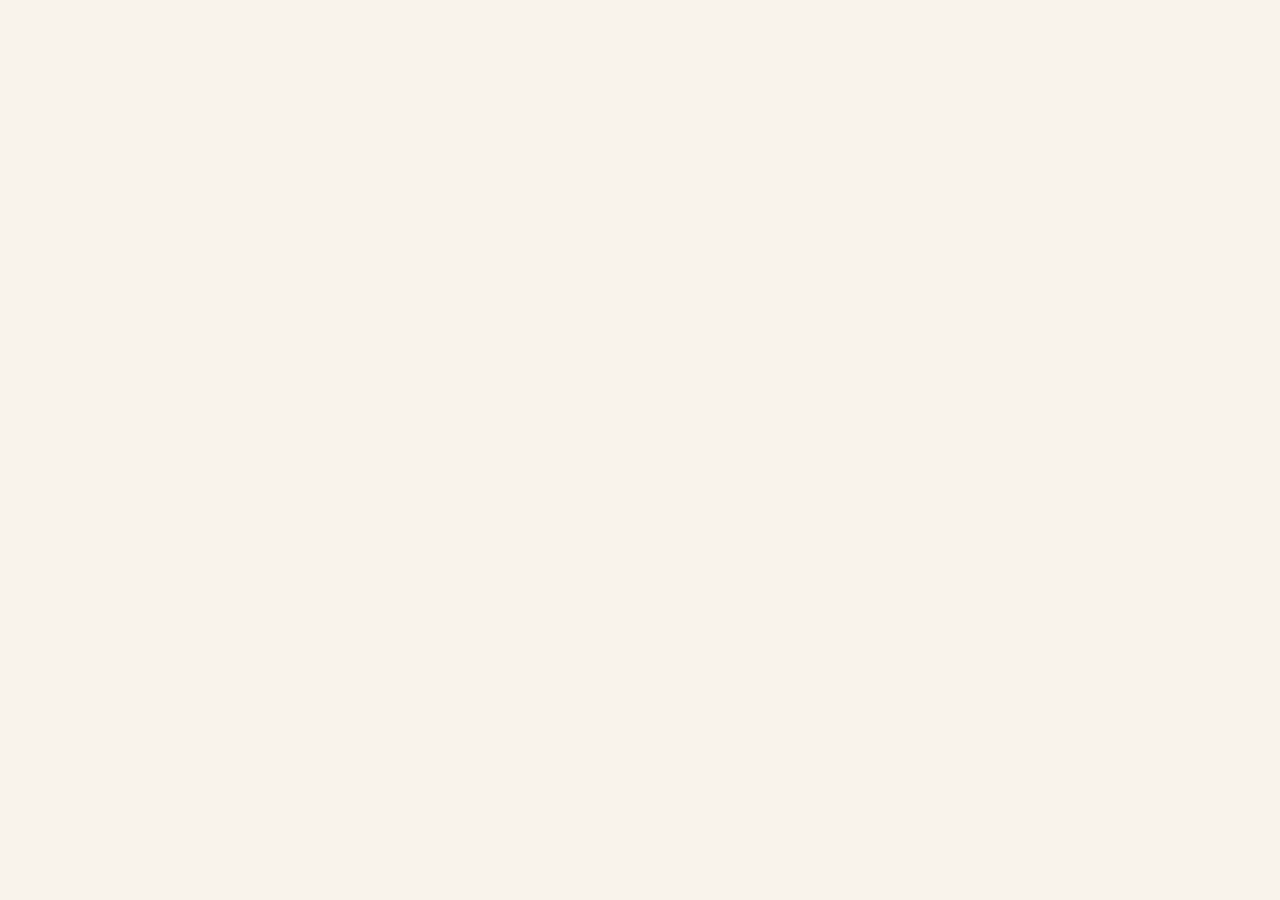
==== commit bd1349b4: "Moving to use json Set up cloudflare R2 bucket" ====
--- a/italy/index.html
+++ b/italy/index.html
@@ -4,57 +4,55 @@
   <meta charset="UTF-8">
   <meta name="viewport" content="width=device-width, initial-scale=1.0">
   <title>Italy</title>
-  <style>
-    :root {
-      --accent: #E26245;
-      --accent-light: #F6DDD2;
-      --accent-dark: #B94F37;
-    }
-  </style>
   <link rel="stylesheet" href="../css/style.css">
-  <script>
-    sessionStorage.setItem('accent', '#E26245');
-    sessionStorage.setItem('accent-light', '#F6DDD2');
-    sessionStorage.setItem('accent-dark', '#B94F37');
-  </script>
+  <link rel="stylesheet" href="../css/animations.css">
 </head>
 <body>
-  <div class="cover-hero">
-    <h1>Italy</h1>
-    <p class="onBG">1 trip</p>
-  </div>
+  <div id="app"></div>
+  <script>
+    fetch('data.json')
+      .then(r => r.json())
+      .then(data => {
+        document.documentElement.style.setProperty('--accent', data.accent);
+        document.documentElement.style.setProperty('--accent-light', data['accent-light']);
+        document.documentElement.style.setProperty('--accent-dark', data['accent-dark']);
+        sessionStorage.setItem('accent', data.accent);
+        sessionStorage.setItem('accent-light', data['accent-light']);
+        sessionStorage.setItem('accent-dark', data['accent-dark']);
 
-  <div class="timeline">
-    <div class="date-separator">
-      <div class="date-pin">❣&#xFE0E;</div>
-      <h3>April 2017</h3>
-      <p>with Jason, Heath, & Rebecca</p>
-    </div>
+        const tripsHTML = data.trips.map(trip =>
+          `<div class="date-separator">
+            <div class="date-pin">❣&#xFE0E;</div>
+            <h3>${trip.date}</h3>
+            <p>with ${trip.who}</p>
+          </div>
+          <div class="city-list">
+          
+        ${trip.cities.map(city => {
+        const cover = city.hero?.length
+          ? city.hero[Math.floor(Math.random() * city.hero.length)]
+          : city.cover;
+        return `
+          <div class="dashed-line"></div>
+          <a class="city-card" href="${city.slug}/index.html">
+            <img src="${cover}" alt="${city.name}">
+            <div class="city-card-footer">
+              <span class="city-name">${city.name}</span>
+              <span class="city-arrow">✈&#xFE0E;</span>
+            </div>
+          </a>`;
+      }).join('')}
+      </div>`
+      ).join('');
 
-    <div class="dashed-line"></div>
-    <a class="city-card" href="milan/index.html">
-      <img src="photos/IMG_6109.JPG" alt="Milan">
-      <div class="city-card-footer">
-        <span class="city-name">Milan</span>
-        <span class="city-arrow">✈&#xFE0E;</span>
-      </div>
-    </a>
-    <div class="dashed-line"></div>
-    <a class="city-card" href="florence/index.html">
-      <img src="photos/IMG_6119.JPG" alt="Florence">
-      <div class="city-card-footer">
-        <span class="city-name">Florence</span>
-        <span class="city-arrow">✈&#xFE0E;</span>
-      </div>
-    </a>
-    <div class="dashed-line"></div>
-    <a class="city-card" href="rome/">
-      <img src="photos/IMG_6174.JPG" alt="Rome">
-      <div class="city-card-footer">
-        <span class="city-name">Rome</span>
-        <span class="city-arrow">✈&#xFE0E;</span>
-      </div>
-    </a>
-  </div>
+        document.getElementById('app').innerHTML = `
+          <div class="cover-hero">
+            <h1>${data.country}</h1>
+            <p class="onBG">${data.trips.length} trip${data.trips.length > 1 ? 's' : ''}</p>
+          </div>
+          <div class="timeline">${tripsHTML}</div>
+        `;
+      });
+  </script>
 </body>
-</html>
+</html>
--- a/css/style.css
+++ b/css/style.css
@@ -211,12 +211,14 @@
 .feed-hero {
   background: var(--color-light);
   padding: 3rem 1.5rem 4rem;
-  border-top: 1.5px solid var(--accent); 
-  border-left: 1.5px solid var(--accent);
-  border-right: 1.5px solid var(--accent);
+  border-top: 2px solid var(--accent); 
+  border-left: 2px solid var(--accent);
+  border-right: 2px solid var(--accent);
   border-radius: 16px 16px 0 0;
   text-align: center;
   color: var(--accent);
+  margin: 0 1.25rem ;
+
 }
 
 .feed-hero-date{
@@ -228,12 +230,12 @@
 
 /* Adding wave to outline */
 .wave {
-  margin-top: -1rem;
+  margin: -1.35rem 1.25rem 0 1.25rem;
   height: 2rem;
   background: var(--accent);
   mask: 
-    radial-gradient(9.39px at 50% calc(100% + 0.86px),#0000 calc(99% - 1.5px),#000 calc(101% - 1.5px) 99%,#0000 101%) calc(50% - 17.2px) calc(50% - 5.05px + .5px)/34.4px 10.1px repeat-x,
-    radial-gradient(9.39px at 50% -0.86px,#0000 calc(99% - 1.5px),#000 calc(101% - 1.5px) 99%,#0000 101%) 50% calc(50% + 5.05px)/34.4px 10.1px repeat-x;
+    radial-gradient(10.35px at 50% calc(100% + 0.93px),#0000 calc(99% - 2px),#000 calc(101% - 2px) 99%,#0000 101%) calc(50% - 18.6px) calc(50% - 5.65px + .5px)/37.2px 11.3px repeat-x,
+    radial-gradient(10.35px at 50% -0.93px,#0000 calc(99% - 2px),#000 calc(101% - 2px) 99%,#0000 101%) 50% calc(50% + 5.65px)/37.2px 11.3px repeat-x;
 }
 
 .feed-back {
@@ -268,6 +270,7 @@
 
 
 .feed-content {
+  margin: 0 1rem;
   padding: .5rem 1.25rem 3.75rem;
   display: flex;
   flex-direction: column;
@@ -292,11 +295,11 @@
   background: var(--accent-light);
   border-radius: 16px;
   overflow: hidden;
-  border: 0.5px solid rgba(0,0,0,0.08);
-}
+}
+
 .photo-block img {
   width: 100%;
-  height: 13.75rem;
+  max-height: 36rem;
   object-fit: cover;
   display: block;
 }
--- a/css/animations.css
+++ b/css/animations.css
@@ -0,0 +1,88 @@
+/* Base state — elements start hidden/offset */
+.cover-hero h1,
+.cover-hero h2 {
+  opacity: 0;
+  transform: translateY(1.25rem);
+  animation: fadeUp 0.4s ease forwards;
+  animation-delay: 0.1s;
+}
+
+.onBG {
+  opacity: 0;
+  animation: fadeIn 0.4s ease forwards;
+  animation-delay: 0.3s;
+}
+
+.date-separator {
+  opacity: 0;
+  animation: fadeIn 0.4s ease forwards;
+  animation-delay: 0.2s;
+}
+
+/* Dashed line draws downward */
+.dashed-line,
+.feed-dashed-line {
+  animation: drawDown 0.6s ease forwards;
+  transform-origin: top center;
+  animation-delay: 0.35s;
+  opacity: 0;
+  animation-fill-mode: forwards;
+}
+
+/* City cards stagger in */
+.city-card:nth-child(1) { opacity: 0; transform: translateY(1.5rem); animation: fadeUp 0.4s ease forwards; animation-delay: 0.4s; }
+.city-card:nth-child(2) { opacity: 0; transform: translateY(1.5rem); animation: fadeUp 0.4s ease forwards; animation-delay: 0.55s; }
+.city-card:nth-child(3) { opacity: 0; transform: translateY(1.5rem); animation: fadeUp 0.4s ease forwards; animation-delay: 0.7s; }
+.city-card:nth-child(4) { opacity: 0; transform: translateY(1.5rem); animation: fadeUp 0.4s ease forwards; animation-delay: 0.85s; }
+
+/* Feed items — start hidden, JS triggers .visible */
+.photo-block,
+.story-block,
+.end-cap {
+  opacity: .5;
+  transform: translateY(1.25rem) scale(0.8);
+  transition: opacity 0.45s ease, transform 0.45s ease;
+}
+
+.story-block {
+  transform: translateY(1.25rem) scale(0.8);
+  transition: opacity 0.45s ease, transform 0.45s ease;
+}
+
+.photo-block.visible,
+.story-block.visible,
+.end-cap.visible {
+  opacity: 1;
+  transform: translateY(0) scale(1);
+}
+
+/* Keyframes */
+@keyframes fadeUp {
+  to {
+    opacity: 1;
+    transform: translateY(0);
+  }
+}
+
+@keyframes fadeIn {
+  to { opacity: 1; }
+}
+
+@keyframes drawDown {
+  from {
+    opacity: 1;
+    clip-path: inset(0 0 100% 0);
+  }
+  to {
+    opacity: 1;
+    clip-path: inset(0 0 0% 0);
+  }
+}
+
+/* Respect reduced motion */
+@media (prefers-reduced-motion: reduce) {
+  *, *::before, *::after {
+    animation-duration: 0.01ms !important;
+    transition-duration: 0.01ms !important;
+  }
+}
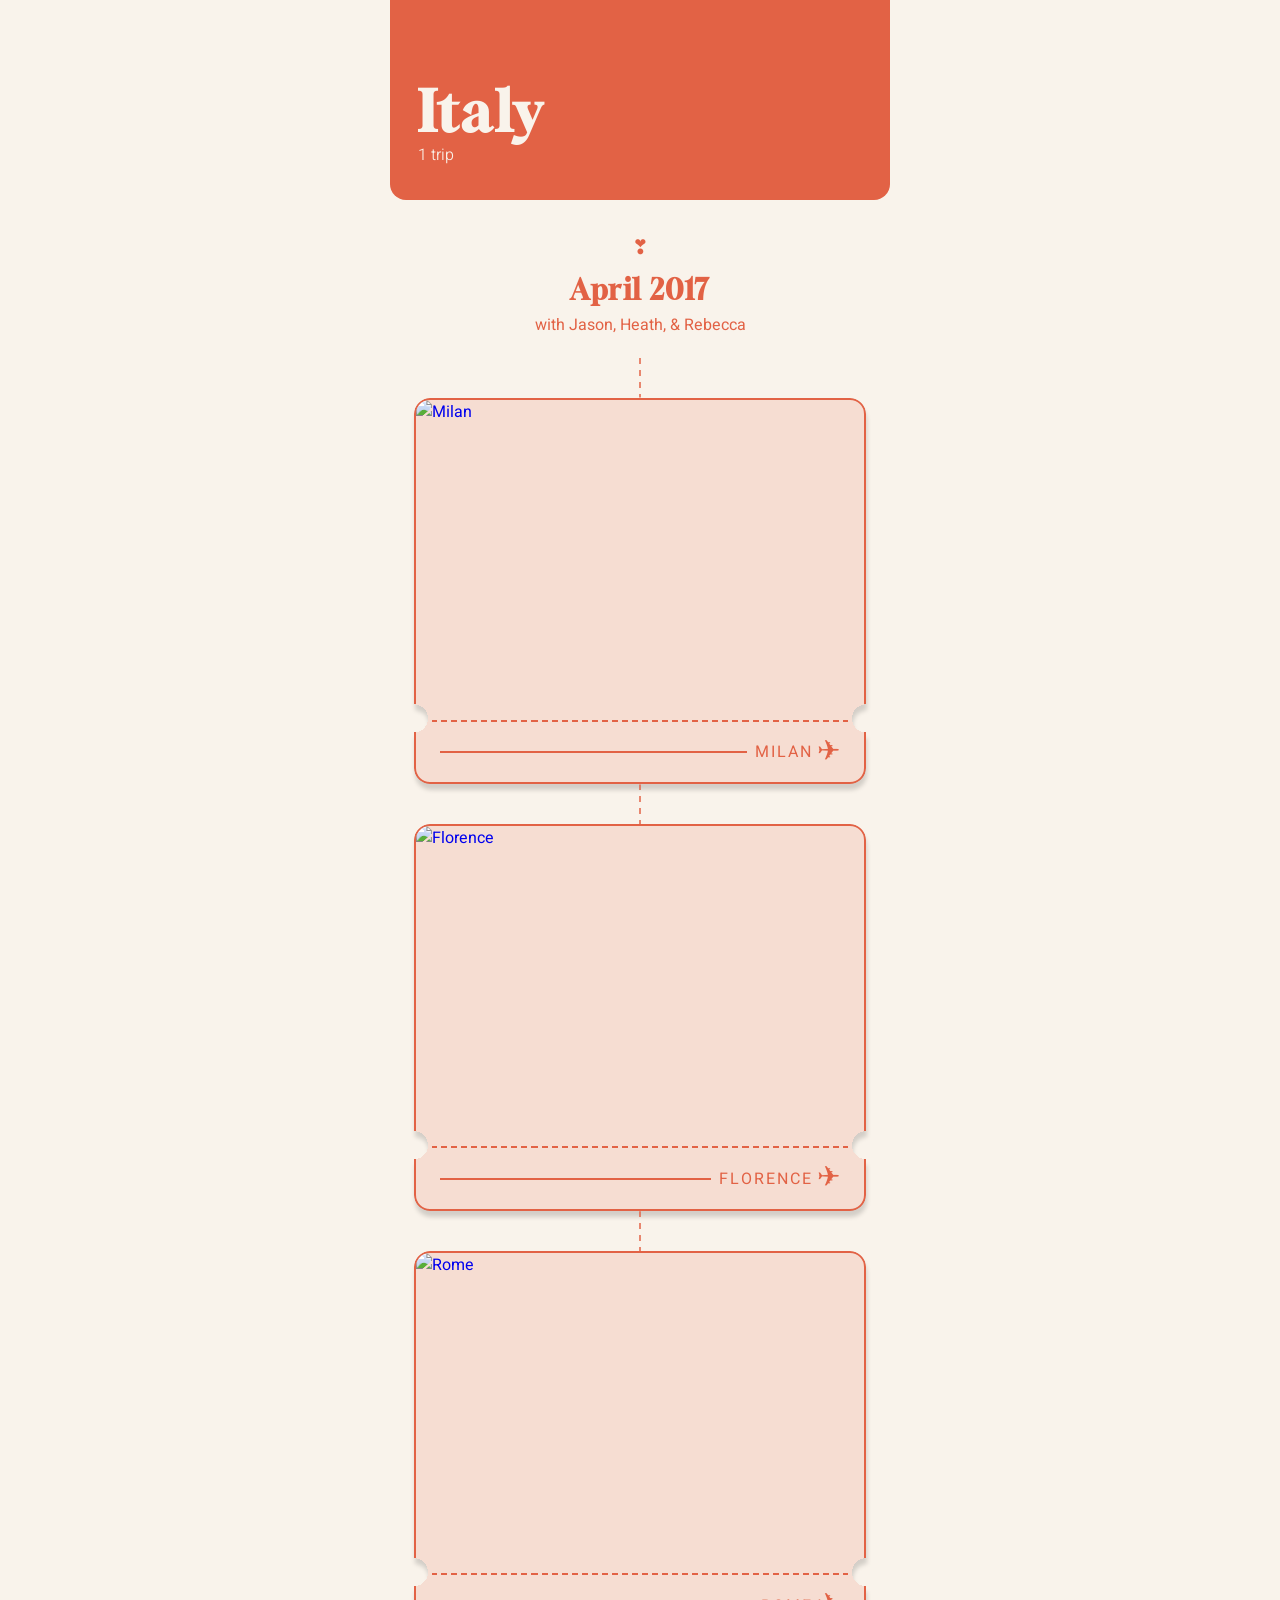
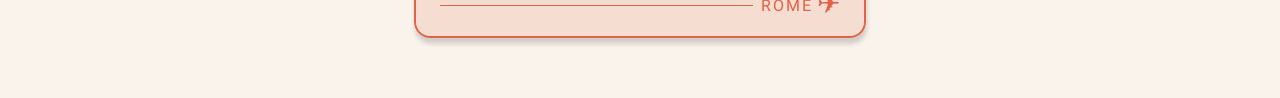
==== commit 669a648c: "Ticket style" ====
--- a/italy/index.html
+++ b/italy/index.html
@@ -34,13 +34,17 @@
           : city.cover;
         return `
           <div class="dashed-line"></div>
-          <a class="city-card" href="${city.slug}/index.html">
-            <img src="${cover}" alt="${city.name}">
-            <div class="city-card-footer">
-              <span class="city-name">${city.name}</span>
-              <span class="city-arrow">✈&#xFE0E;</span>
-            </div>
-          </a>`;
+            <div class="city-card-wrap">
+              <a class="city-card" href="${city.slug}/index.html">
+                <img src="${cover}" alt="${city.name}">
+               <div class="city-card-divider"></div>
+                <div class="city-card-footer">
+                <div class="horiz-line"></div> 
+                  <span class="city-name">${city.name}</span>
+                  <span class="city-arrow">✈&#xFE0E;</span>
+                </div>
+              </a>
+            </div>`;
       }).join('')}
       </div>`
       ).join('');
--- a/css/style.css
+++ b/css/style.css
@@ -180,32 +180,106 @@
   );
 }
 
-.city-card {
+
+/*.city-card {
   border: 1.5px solid var(--accent);
+  background-color: var(--color-light);
   border-radius: 16px;
   overflow: hidden;
   cursor: pointer;
   text-decoration: none;
   display: block;
-}
+  filter: drop-shadow(4px 8px 0 rgba(from var(--accent) r g b / 1))
+          drop-shadow(2px 4px 0 rgba(from var(--accent) r g b / 1))
+}
+
+*/
+
+.city-card {
+  border: 2px solid var(--accent);
+  border-radius: 16px;
+  overflow: visible;
+  cursor: pointer;
+  text-decoration: none;
+  display: block;
+  background: var(--accent-light);
+  
+  mask-image: 
+    radial-gradient(circle at 0% 83%, transparent 14px, black 14px),
+    radial-gradient(circle at 100% 83%, transparent 14px, black 14px);
+  mask-composite: intersect;
+  -webkit-mask-image: 
+    radial-gradient(circle at 0% 83%, transparent 14px, black 14px),
+    radial-gradient(circle at 100% 83%, transparent 14px, black 14px);
+  -webkit-mask-composite: destination-in;
+filter: drop-shadow(0 4px 12px rgba(0, 0, 0, 0.12));
+
+}
+
+
+.city-card-wrap {
+  filter: 
+    drop-shadow(1px 6px 2px rgba(0, 0, 0, .15))
+}
+
 .city-card img {
   width: 100%;
-  height: 11.25rem;
+  height: 20rem;
   object-fit: cover;
   display: block;
-}
+  border-radius: 14px 14px 0 0;
+ /* padding-bottom:1rem; */
+}
+
+
+.city-card-divider {
+  height: 0;
+  margin: 0 1rem;
+  border: none;
+  border-top: 2px dashed var(--accent);
+  opacity: 1;
+  /* adjust gap and dash size here */
+  background: none;
+  /* use these two custom properties to tune it */
+  --dash: 6px;   /* length of each dash */
+  --gap: 4px;    /* space between dashes */
+  border-image: repeating-linear-gradient(
+    to right,
+    var(--accent) 0,
+    var(--accent) var(--dash),
+    transparent var(--dash),
+    transparent calc(var(--dash) + var(--gap))
+  ) 1;
+}
+
+
 .city-card-footer {
   display: flex;
   align-items: center;
   justify-content: space-between;
-  padding: 0.25rem 1rem 0.5rem;
-}
+  padding: 0.5rem 1.5rem 0.5rem;
+}
+
+
+.horiz-line {
+  height: 1.5px;
+  width: 100%;
+  background: var(--accent);
+}
+
+
 .city-name {
   font-size: 1rem;
   font-weight: 400;
-  color: var(--accent);
-}
-.city-arrow { font-size: 1.75rem; color: var(--accent); }
+  text-transform: uppercase;
+  letter-spacing: .125rem;
+  color: var(--accent);
+  padding: 2px .25rem 0 .5rem;
+}
+
+.city-arrow { 
+  font-size: 1.75rem; color: var(--accent); 
+}
 
 
 .feed-hero {
